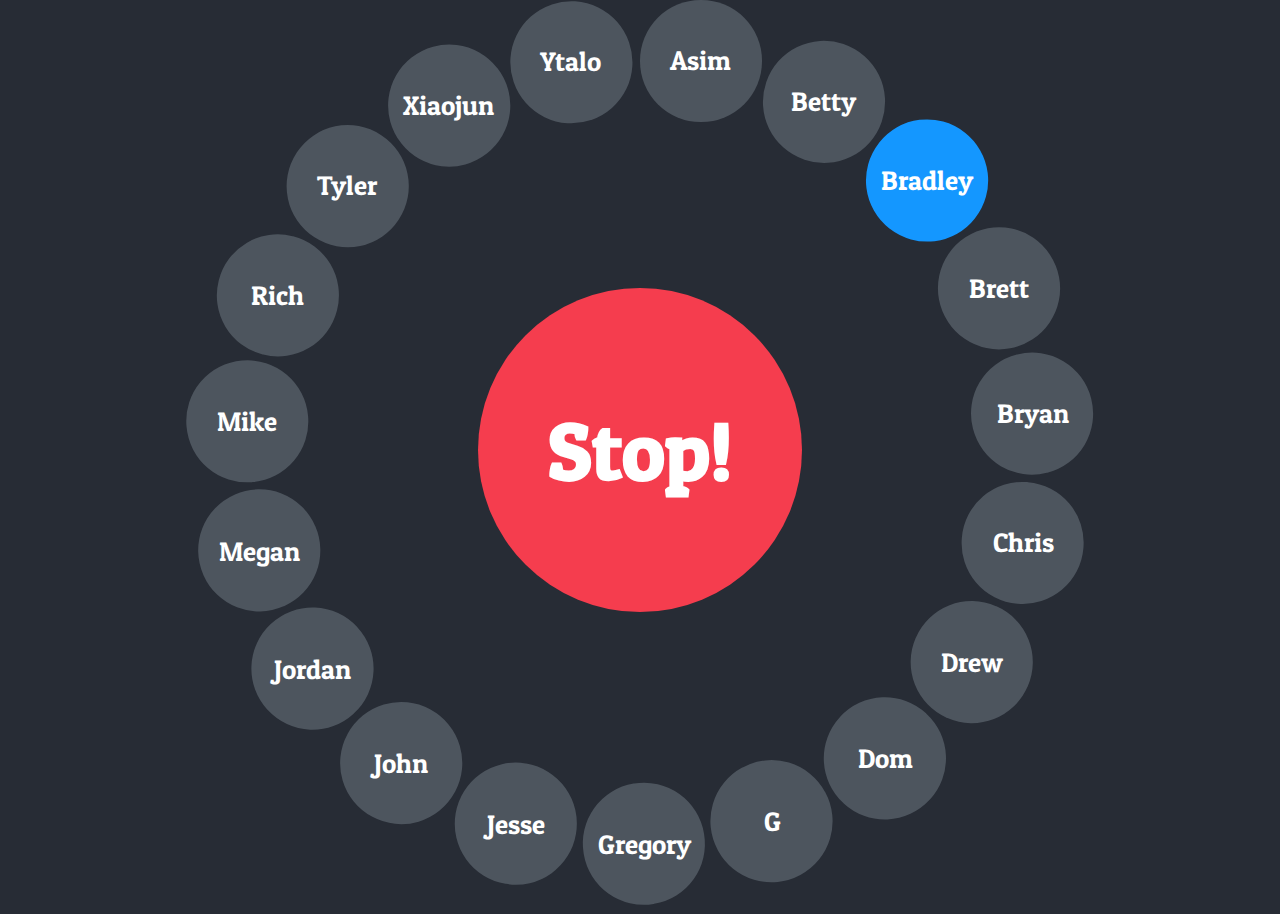
==== index.html @ 3d36d97a "Initial wheel" ====
<html>
<head>
    <link rel="stylesheet" type="text/css" href="style.css">
</head>
<body>
    <div class="container">
        <button class="stop-btn"></button>
    </div>
    <script src="script.js"></script>
</body>
</html>
---- style.css ----
@import url('https://fonts.googleapis.com/css?family=Patua+One');

html {
  font-size: 3vh;
}

body {
  background-color: #272c35;
  margin: 0;
  padding: 0;
  overflow: hidden;
  font-family: 'Patua One', sans-serif;
}

.container {
  height: 100vh;
  width: 100vh;
  margin: 0 auto;
  position: relative;
  display: flex;
  justify-content: center;
  align-items: center;
}
.tag {
  background-color: #4d555e;
  color: white;
  display: flex;
  justify-content: center;
  align-items: center;
  position: absolute;
  top: 0;
  left: 50%;
  transform-origin: 0 50vh;
  width: 4.5em;
  height: 4.5em;
  border-radius: 50%;
  text-align: center;

  transition: background-color 0.05s ease;
}
.tag.highlight {
  background-color: #1497FF;
}
.tag.winner {
  animation: 200ms infinite winner steps(2, end);
  color: #00825F;
}
@keyframes winner {
  from {
    background-color: #FCEB6A;
  }
  to {
    background-color: #32DBA3;
  }
}

.stop-btn {
  color: white;
  cursor: pointer;
  font-size: 3em;
  font-weight: bold;
  width: 12rem;
  height: 12rem;
  border: none;
  background-color: #F53D4E;
  border-radius: 50%;
  outline: none;
  font-family: 'Patua One', sans-serif;
}
.stop-btn:active {
  background-color: #DB183F;
}
.stop-btn.disabled {
  background-color: #4d555e;
  font-size: 1.5em;
}
.stop-btn:not(.disabled):before {
  content: "Stop!";
}
.stop-btn.disabled:before {
  content: "Try Again";
  font-weight: normal;
}
.stop-btn.disabled:active {
  background-color: #bbb;
}
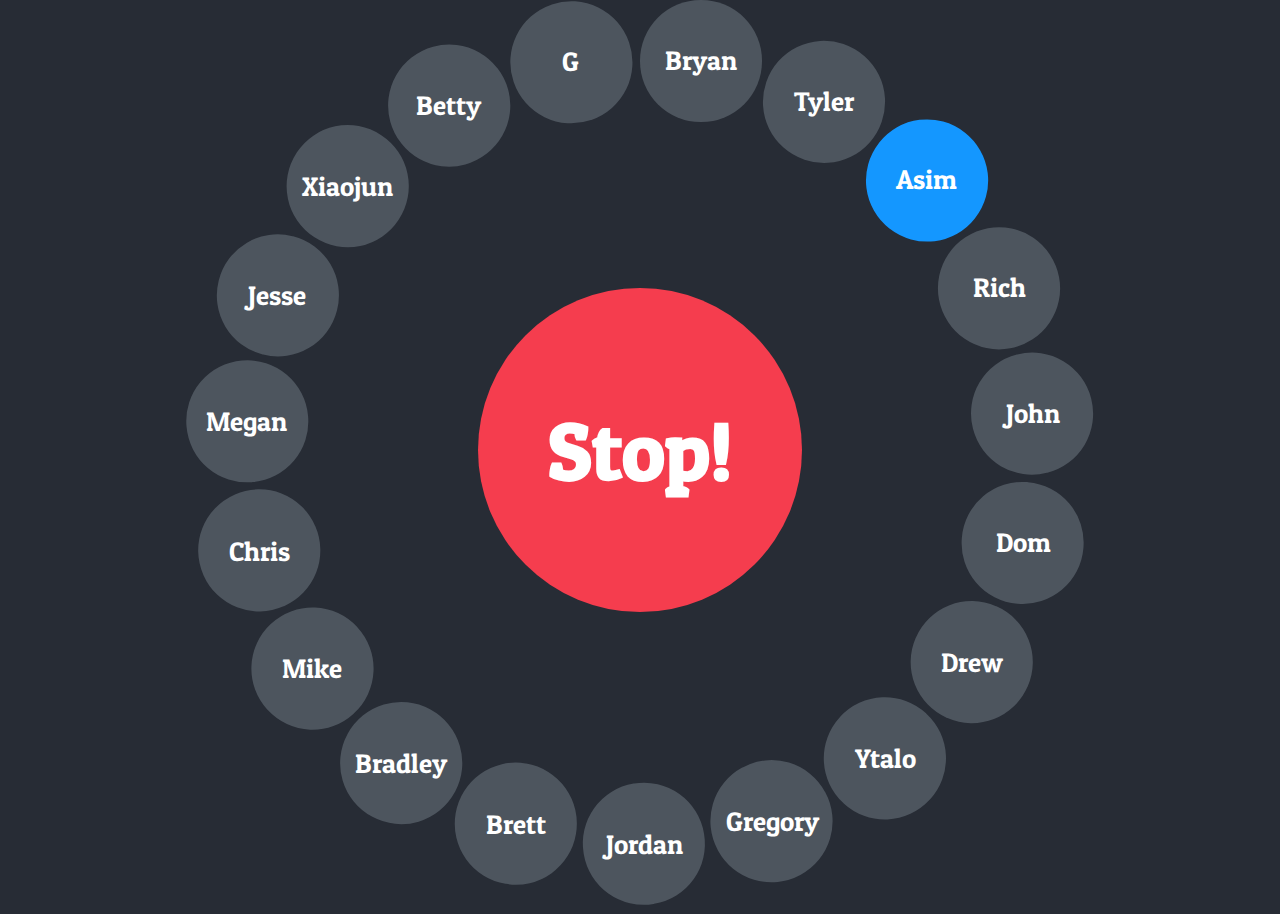
==== commit 1328f793: "Update title" ====
--- a/index.html
+++ b/index.html
@@ -1,6 +1,7 @@
 <html>
 <head>
-    <link rel="stylesheet" type="text/css" href="style.css">
+    <title>Spin the wheel</title>
+    <link rel="stylesheet" type="text/css" href="style.css"/>
 </head>
 <body>
     <div class="container">
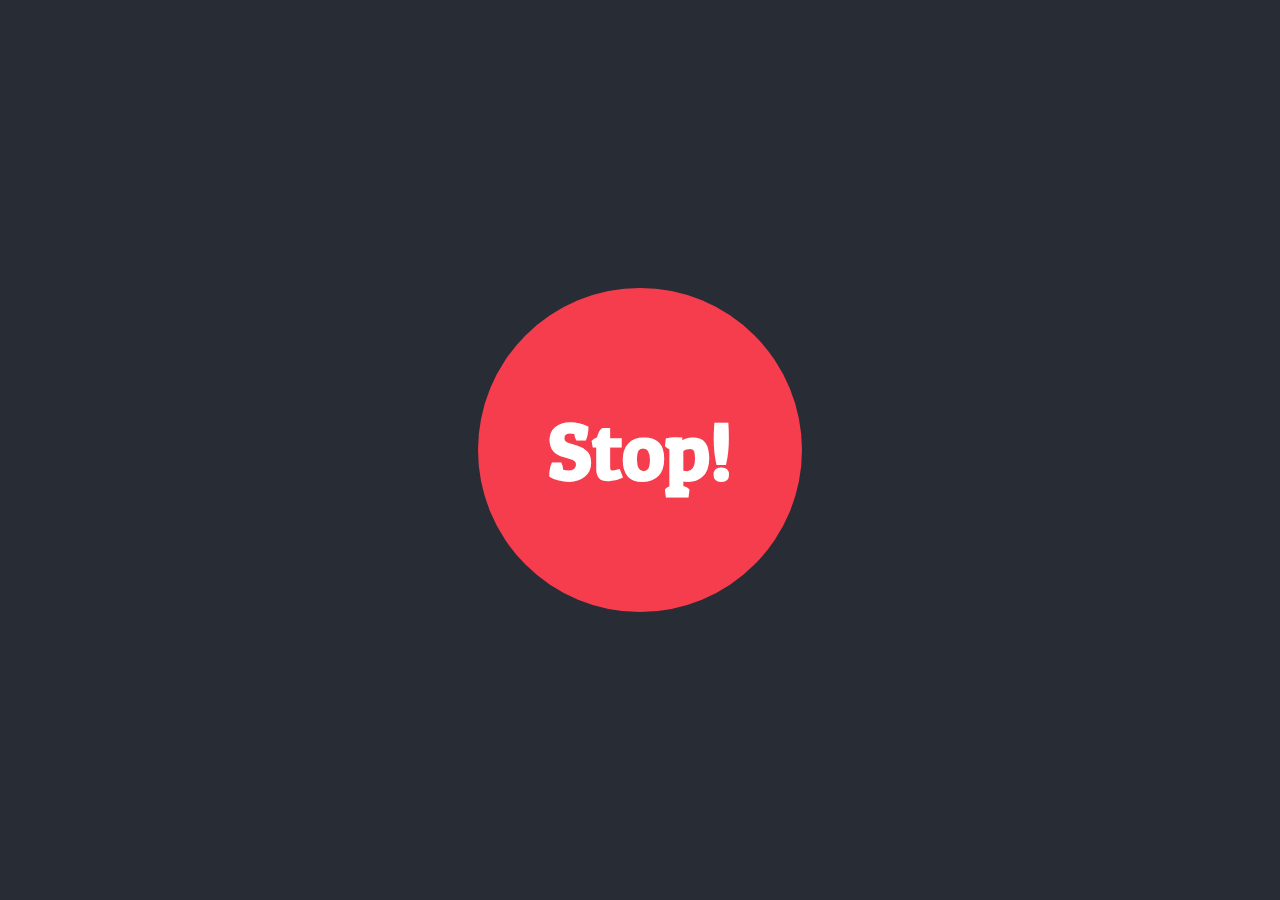
==== commit e3f373de: "Use Utils module" ====
--- a/index.html
+++ b/index.html
@@ -7,6 +7,6 @@
     <div class="container">
         <button class="stop-btn"></button>
     </div>
-    <script src="script.js"></script>
+    <script type="module" src="script.js"></script>
 </body>
 </html>
